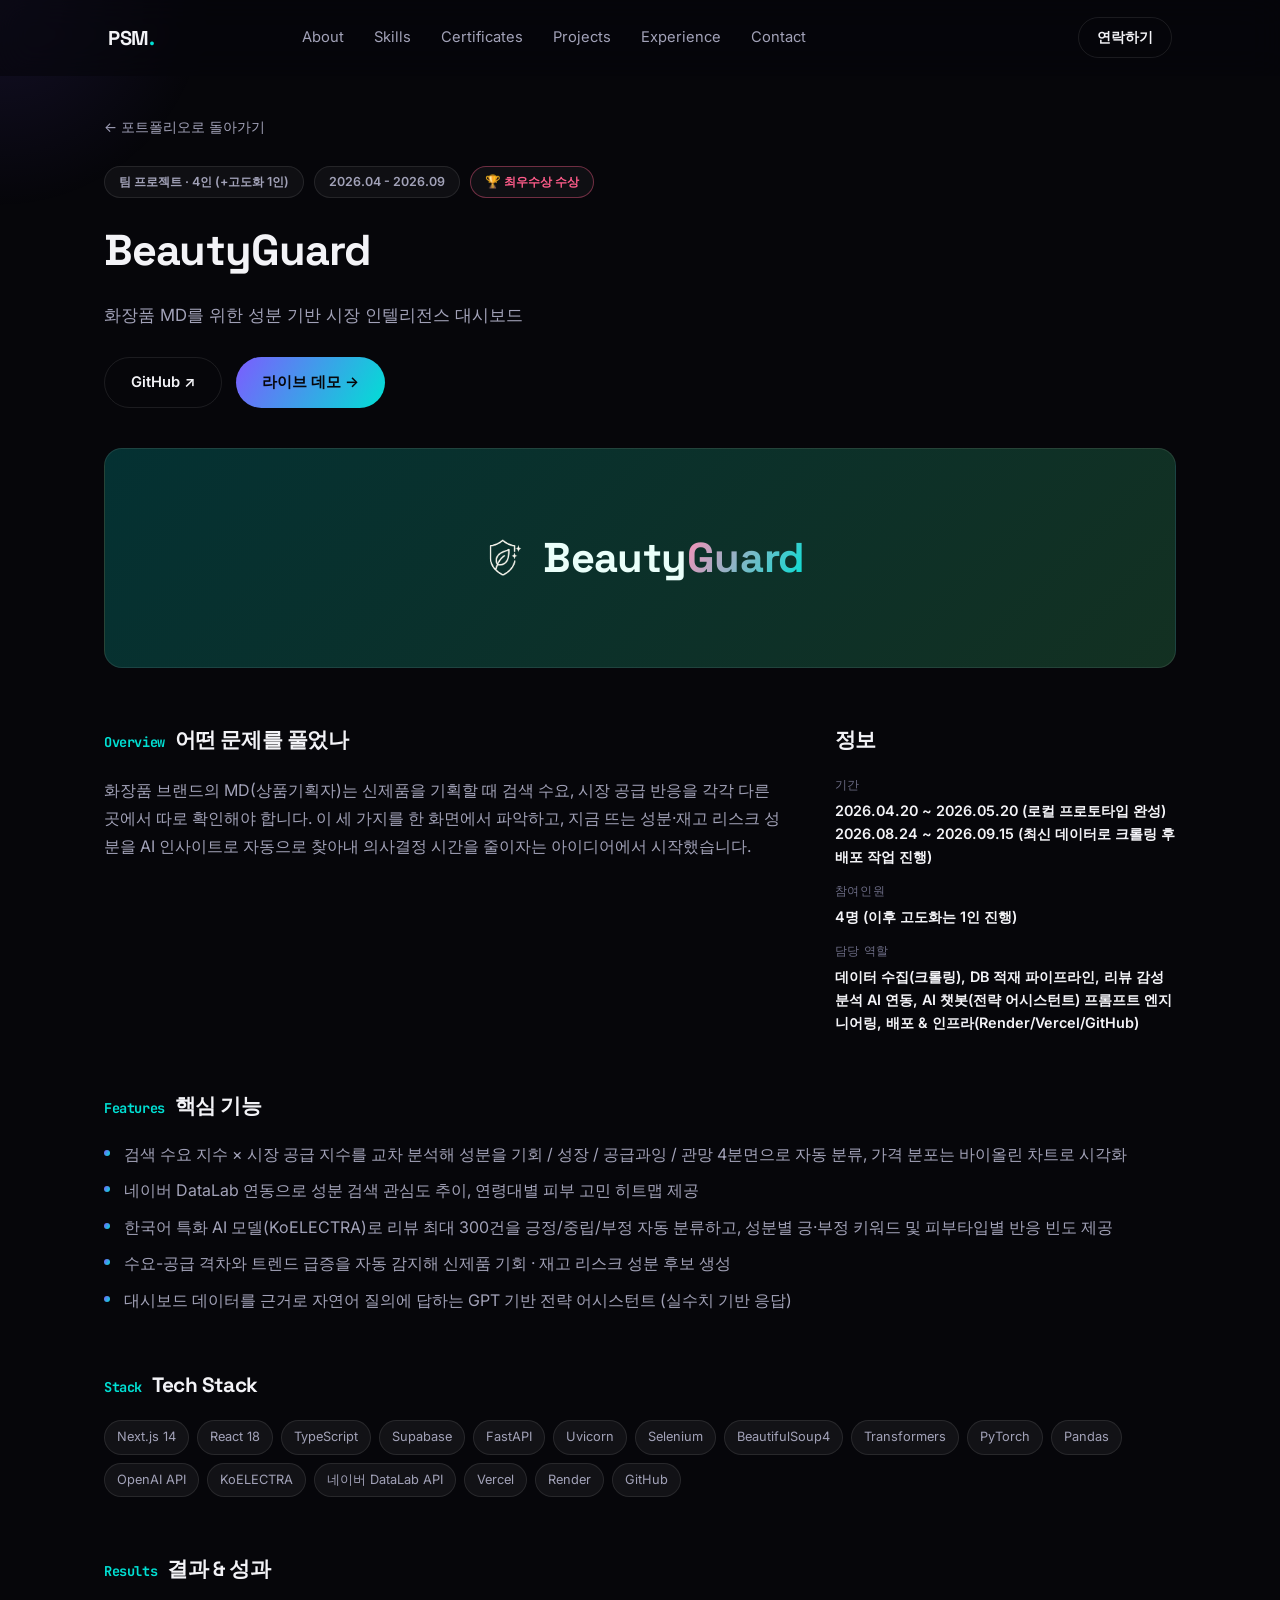
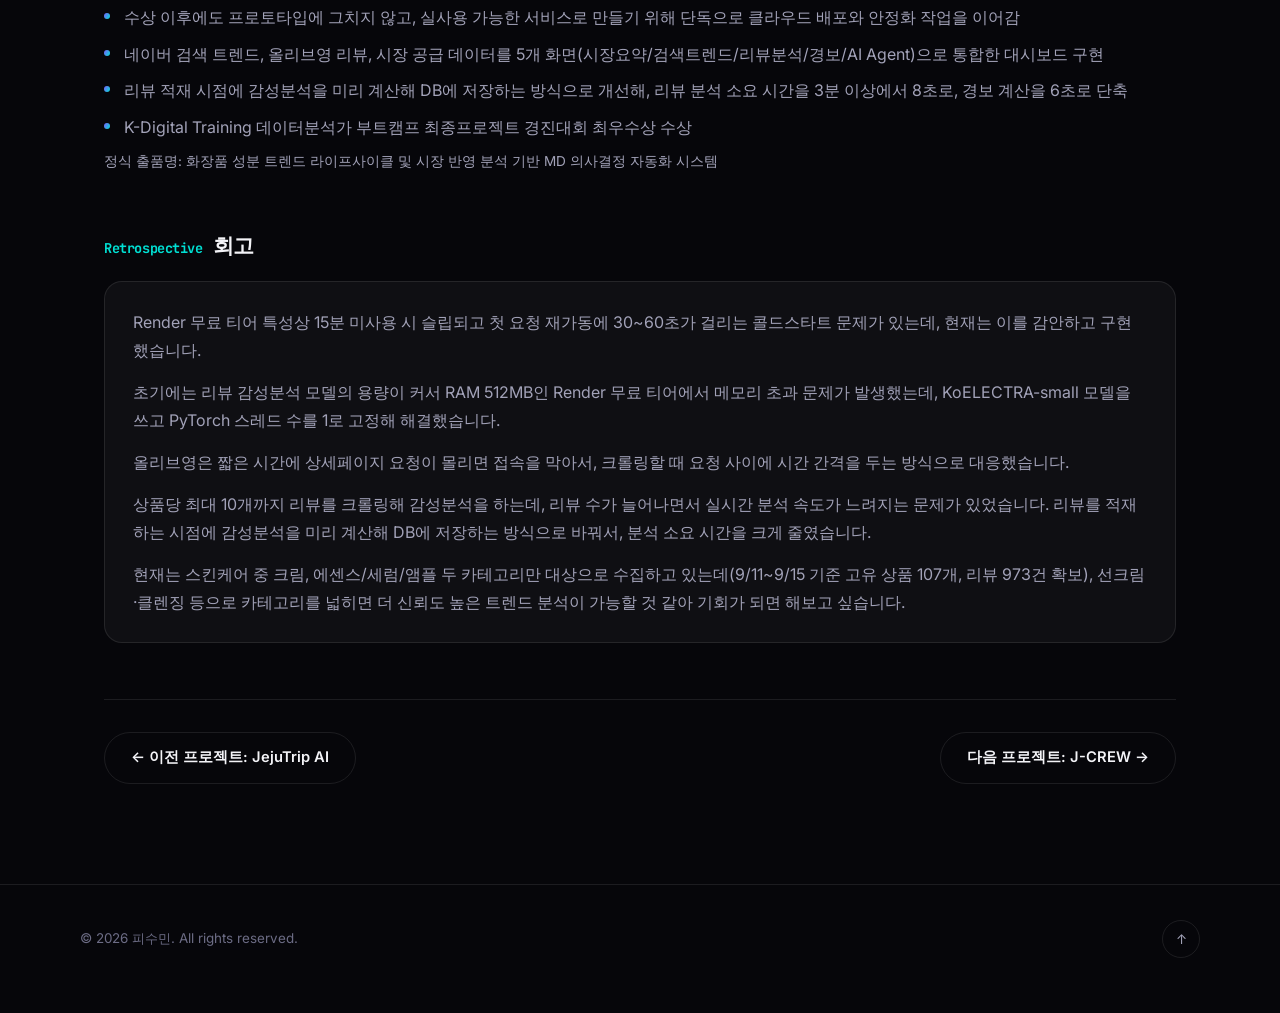
==== projects/beautyguard.html @ f5fe2972 "Initial commit: 피수민 developer portfolio Static HTML/CSS/JS portfolio with dedicated project detail p" ====
<!DOCTYPE html>
<html lang="ko">
<head>
<meta charset="UTF-8">
<meta name="viewport" content="width=device-width, initial-scale=1.0">
<title>BeautyGuard | 피수민 포트폴리오</title>
<meta name="description" content="화장품 MD를 위한 성분 기반 시장 인텔리전스 대시보드, BeautyGuard 프로젝트 상세.">
<link rel="preconnect" href="https://fonts.googleapis.com">
<link rel="preconnect" href="https://fonts.gstatic.com" crossorigin>
<link href="https://fonts.googleapis.com/css2?family=Space+Grotesk:wght@500;600;700&family=Inter:wght@400;500;600;700&family=JetBrains+Mono:wght@400;500&display=swap" rel="stylesheet">
<link rel="stylesheet" href="../css/style.css">
</head>
<body>

<div class="cursor-glow" id="cursorGlow"></div>
<div class="progress-bar" id="progressBar"></div>

<header class="nav" id="nav">
  <div class="nav-inner">
    <a href="../index.html" class="logo">PSM<span class="dot">.</span></a>
    <nav class="nav-links" id="navLinks">
      <a href="../index.html#about" class="nav-link">About</a>
      <a href="../index.html#skills" class="nav-link">Skills</a>
      <a href="../index.html#certificates" class="nav-link">Certificates</a>
      <a href="../index.html#projects" class="nav-link">Projects</a>
      <a href="../index.html#experience" class="nav-link">Experience</a>
      <a href="../index.html#contact" class="nav-link">Contact</a>
    </nav>
    <a href="../index.html#contact" class="btn btn-small btn-outline nav-cta">연락하기</a>
    <button class="menu-toggle" id="menuToggle" aria-label="메뉴 열기">
      <span></span><span></span><span></span>
    </button>
  </div>
</header>

<div class="pd-hero">
  <a href="../index.html#projects" class="pd-back reveal">← 포트폴리오로 돌아가기</a>

  <div class="pd-badges reveal">
    <span class="pd-badge">팀 프로젝트 · 4인 (+고도화 1인)</span>
    <span class="pd-badge">2026.04 - 2026.09</span>
    <span class="pd-badge badge-award">🏆 최우수상 수상</span>
  </div>

  <h1 class="pd-title reveal">BeautyGuard</h1>
  <p class="pd-tagline reveal">화장품 MD를 위한 성분 기반 시장 인텔리전스 대시보드</p>

  <div class="pd-hero-actions reveal">
    <a href="https://github.com/PSM-0403/BeautyGuard" target="_blank" rel="noopener" class="btn btn-outline">GitHub ↗</a>
    <a href="https://beautyguard-dashboard.vercel.app" target="_blank" rel="noopener" class="btn btn-primary">라이브 데모 →</a>
  </div>

  <div class="pd-banner reveal thumb-3">
    <div class="pd-banner-brand">
      <img class="pd-banner-icon" src="../assets/icons/beautyguard-icon.png" alt="BeautyGuard 아이콘" width="56" height="56">
      <span class="pd-banner-title">Beauty<em>Guard</em></span>
    </div>
  </div>
</div>

<div class="pd-body">

  <div class="pd-grid">
    <div class="pd-block reveal">
      <h2><span class="pd-num">Overview</span>어떤 문제를 풀었나</h2>
      <p>
        화장품 브랜드의 MD(상품기획자)는 신제품을 기획할 때 검색 수요, 시장 공급 반응을 각각 다른 곳에서 따로 확인해야 합니다.
        이 세 가지를 한 화면에서 파악하고, 지금 뜨는 성분·재고 리스크 성분을 AI 인사이트로 자동으로 찾아내 의사결정 시간을 줄이자는
        아이디어에서 시작했습니다.
      </p>
    </div>
    <div class="pd-block reveal">
      <h2>정보</h2>
      <ul class="pd-meta-list">
        <li class="pd-meta-item"><span>기간</span><strong>2026.04.20 ~ 2026.05.20 (로컬 프로토타입 완성)<br>2026.08.24 ~ 2026.09.15 (최신 데이터로 크롤링 후 배포 작업 진행)</strong></li>
        <li class="pd-meta-item"><span>참여인원</span><strong>4명 (이후 고도화는 1인 진행)</strong></li>
        <li class="pd-meta-item"><span>담당 역할</span><strong>데이터 수집(크롤링), DB 적재 파이프라인, 리뷰 감성분석 AI 연동, AI 챗봇(전략 어시스턴트) 프롬프트 엔지니어링, 배포 &amp; 인프라(Render/Vercel/GitHub)</strong></li>
      </ul>
    </div>
  </div>

  <div class="pd-block reveal">
    <h2><span class="pd-num">Features</span>핵심 기능</h2>
    <ul class="pd-list">
      <li>검색 수요 지수 × 시장 공급 지수를 교차 분석해 성분을 기회 / 성장 / 공급과잉 / 관망 4분면으로 자동 분류, 가격 분포는 바이올린 차트로 시각화</li>
      <li>네이버 DataLab 연동으로 성분 검색 관심도 추이, 연령대별 피부 고민 히트맵 제공</li>
      <li>한국어 특화 AI 모델(KoELECTRA)로 리뷰 최대 300건을 긍정/중립/부정 자동 분류하고, 성분별 긍·부정 키워드 및 피부타입별 반응 빈도 제공</li>
      <li>수요-공급 격차와 트렌드 급증을 자동 감지해 신제품 기회 · 재고 리스크 성분 후보 생성</li>
      <li>대시보드 데이터를 근거로 자연어 질의에 답하는 GPT 기반 전략 어시스턴트 (실수치 기반 응답)</li>
    </ul>
  </div>

  <div class="pd-block reveal">
    <h2><span class="pd-num">Stack</span>Tech Stack</h2>
    <div class="tech-pills">
      <span class="tech-pill">Next.js 14</span><span class="tech-pill">React 18</span><span class="tech-pill">TypeScript</span>
      <span class="tech-pill">Supabase</span><span class="tech-pill">FastAPI</span><span class="tech-pill">Uvicorn</span>
      <span class="tech-pill">Selenium</span><span class="tech-pill">BeautifulSoup4</span><span class="tech-pill">Transformers</span>
      <span class="tech-pill">PyTorch</span><span class="tech-pill">Pandas</span><span class="tech-pill">OpenAI API</span>
      <span class="tech-pill">KoELECTRA</span><span class="tech-pill">네이버 DataLab API</span><span class="tech-pill">Vercel</span><span class="tech-pill">Render</span><span class="tech-pill">GitHub</span>
    </div>
  </div>

  <div class="pd-block reveal">
    <h2><span class="pd-num">Results</span>결과 &amp; 성과</h2>
    <ul class="pd-list">
      <li>수상 이후에도 프로토타입에 그치지 않고, 실사용 가능한 서비스로 만들기 위해 단독으로 클라우드 배포와 안정화 작업을 이어감</li>
      <li>네이버 검색 트렌드, 올리브영 리뷰, 시장 공급 데이터를 5개 화면(시장요약/검색트렌드/리뷰분석/경보/AI Agent)으로 통합한 대시보드 구현</li>
      <li>리뷰 적재 시점에 감성분석을 미리 계산해 DB에 저장하는 방식으로 개선해, 리뷰 분석 소요 시간을 3분 이상에서 8초로, 경보 계산을 6초로 단축</li>
      <li>K-Digital Training 데이터분석가 부트캠프 최종프로젝트 경진대회 최우수상 수상</li>
    </ul>
    <p class="section-hint">정식 출품명: 화장품 성분 트렌드 라이프사이클 및 시장 반영 분석 기반 MD 의사결정 자동화 시스템</p>
  </div>

  <div class="pd-block reveal">
    <h2><span class="pd-num">Retrospective</span>회고</h2>
    <div class="pd-retro">
      <p>Render 무료 티어 특성상 15분 미사용 시 슬립되고 첫 요청 재가동에 30~60초가 걸리는 콜드스타트 문제가 있는데, 현재는 이를 감안하고 구현했습니다.</p>
      <p>초기에는 리뷰 감성분석 모델의 용량이 커서 RAM 512MB인 Render 무료 티어에서 메모리 초과 문제가 발생했는데, KoELECTRA-small 모델을 쓰고 PyTorch 스레드 수를 1로 고정해 해결했습니다.</p>
      <p>올리브영은 짧은 시간에 상세페이지 요청이 몰리면 접속을 막아서, 크롤링할 때 요청 사이에 시간 간격을 두는 방식으로 대응했습니다.</p>
      <p>상품당 최대 10개까지 리뷰를 크롤링해 감성분석을 하는데, 리뷰 수가 늘어나면서 실시간 분석 속도가 느려지는 문제가 있었습니다. 리뷰를 적재하는 시점에 감성분석을 미리 계산해 DB에 저장하는 방식으로 바꿔서, 분석 소요 시간을 크게 줄였습니다.</p>
      <p>현재는 스킨케어 중 크림, 에센스/세럼/앰플 두 카테고리만 대상으로 수집하고 있는데(9/11~9/15 기준 고유 상품 107개, 리뷰 973건 확보), 선크림·클렌징 등으로 카테고리를 넓히면 더 신뢰도 높은 트렌드 분석이 가능할 것 같아 기회가 되면 해보고 싶습니다.</p>
    </div>
  </div>

  <div class="pd-footer-nav reveal">
    <a href="jejutrip.html" class="btn btn-outline">← 이전 프로젝트: JejuTrip AI</a>
    <a href="jcrew.html" class="btn btn-outline">다음 프로젝트: J-CREW →</a>
  </div>

</div>

<footer class="footer">
  <div class="footer-inner">
    <p>&copy; <span id="year"></span> 피수민. All rights reserved.</p>
    <button class="to-top" id="toTop" aria-label="맨 위로">↑</button>
  </div>
</footer>

<script src="../js/script.js"></script>
</body>
</html>
---- css/style.css ----
/* ===================================================
   Portfolio — Dark / Gradient theme
   =================================================== */

:root {
  --bg: #06060a;
  --bg-alt: #0b0b13;
  --surface: rgba(255, 255, 255, 0.04);
  --surface-hover: rgba(255, 255, 255, 0.07);
  --border: rgba(255, 255, 255, 0.09);
  --text: #f3f3f7;
  --text-dim: #a2a2b8;
  --text-faint: #6c6c85;

  --accent-1: #7c5cff;
  --accent-2: #00e0d4;
  --accent-3: #ff5c8a;
  --gradient: linear-gradient(120deg, var(--accent-1), var(--accent-2));
  --gradient-soft: linear-gradient(120deg, rgba(124,92,255,0.18), rgba(0,224,212,0.18));

  --shadow-glow: 0 0 40px rgba(124, 92, 255, 0.25);
  --radius: 18px;
  --radius-sm: 10px;

  --maxw: 1120px;
  --nav-h: 76px;
}

@media (prefers-color-scheme: light) {
  :root { color-scheme: dark; }
}

* { box-sizing: border-box; }
html { scroll-behavior: smooth; }

body {
  margin: 0;
  background: var(--bg);
  color: var(--text);
  font-family: 'Inter', system-ui, -apple-system, 'Segoe UI', sans-serif;
  line-height: 1.6;
  overflow-x: hidden;
}

h1, h2, h3 {
  font-family: 'Space Grotesk', 'Inter', sans-serif;
  margin: 0;
  letter-spacing: -0.02em;
}

a { color: inherit; text-decoration: none; }
ul { list-style: none; margin: 0; padding: 0; }
img { max-width: 100%; display: block; }
button { font-family: inherit; cursor: pointer; border: none; background: none; color: inherit; }

::selection { background: var(--accent-1); color: #fff; }

/* ---------- scrollbar ---------- */
::-webkit-scrollbar { width: 10px; }
::-webkit-scrollbar-track { background: var(--bg); }
::-webkit-scrollbar-thumb { background: #24243a; border-radius: 10px; }
::-webkit-scrollbar-thumb:hover { background: var(--accent-1); }

/* ---------- cursor glow ---------- */
.cursor-glow {
  position: fixed;
  top: 0; left: 0;
  width: 420px; height: 420px;
  border-radius: 50%;
  background: radial-gradient(circle, rgba(124,92,255,0.12), transparent 70%);
  pointer-events: none;
  transform: translate(-50%, -50%);
  z-index: 1;
  transition: opacity 0.3s;
  will-change: transform;
}
@media (max-width: 768px) { .cursor-glow { display: none; } }

/* ---------- scroll progress ---------- */
.progress-bar {
  position: fixed;
  top: 0; left: 0;
  height: 3px;
  width: 0%;
  background: var(--gradient);
  z-index: 1000;
  transition: width 0.1s ease-out;
}

/* ---------- reveal on scroll ---------- */
.reveal {
  opacity: 0;
  transform: translateY(28px);
  transition: opacity 0.7s cubic-bezier(.2,.7,.3,1), transform 0.7s cubic-bezier(.2,.7,.3,1);
}
.reveal.in-view { opacity: 1; transform: translateY(0); }

/* ===================== NAV ===================== */
.nav {
  position: fixed;
  top: 0; left: 0; right: 0;
  height: var(--nav-h);
  z-index: 500;
  background: rgba(6,6,10,0.6);
  backdrop-filter: blur(16px);
  -webkit-backdrop-filter: blur(16px);
  border-bottom: 1px solid transparent;
  transition: border-color 0.3s, background 0.3s;
}
.nav.scrolled { border-color: var(--border); background: rgba(6,6,10,0.85); }

.nav-inner {
  max-width: var(--maxw);
  height: 100%;
  margin: 0 auto;
  padding: 0 28px;
  display: flex;
  align-items: center;
  gap: 24px;
}

.logo {
  font-family: 'Space Grotesk', sans-serif;
  font-weight: 700;
  font-size: 1.25rem;
  letter-spacing: -0.02em;
}
.logo .dot { color: var(--accent-2); }

.nav-links {
  display: flex;
  gap: 30px;
  margin: 0 auto;
}
.nav-link {
  position: relative;
  font-size: 0.92rem;
  color: var(--text-dim);
  padding: 6px 0;
  transition: color 0.2s;
}
.nav-link::after {
  content: '';
  position: absolute;
  left: 0; bottom: 0;
  width: 0; height: 2px;
  background: var(--gradient);
  transition: width 0.25s;
}
.nav-link:hover, .nav-link.active { color: var(--text); }
.nav-link:hover::after, .nav-link.active::after { width: 100%; }

.nav-cta { margin-left: auto; }

.menu-toggle {
  display: none;
  flex-direction: column;
  gap: 5px;
  padding: 8px;
}
.menu-toggle span {
  width: 22px; height: 2px;
  background: var(--text);
  border-radius: 2px;
  transition: transform 0.25s, opacity 0.25s;
}

/* ===================== BUTTONS ===================== */
.btn {
  display: inline-flex;
  align-items: center;
  gap: 8px;
  padding: 13px 26px;
  border-radius: 999px;
  font-size: 0.92rem;
  font-weight: 600;
  transition: transform 0.2s, box-shadow 0.2s, background 0.2s, border-color 0.2s;
  white-space: nowrap;
}
.btn-primary {
  background: var(--gradient);
  color: #06060a;
}
.btn-primary:hover { transform: translateY(-2px); box-shadow: var(--shadow-glow); }

.btn-outline {
  border: 1px solid var(--border);
  color: var(--text);
}
.btn-outline:hover { border-color: var(--accent-1); background: var(--surface); transform: translateY(-2px); }

.btn-small { padding: 9px 18px; font-size: 0.85rem; }

/* ===================== HERO ===================== */
.hero {
  position: relative;
  min-height: 100vh;
  display: flex;
  align-items: center;
  justify-content: center;
  padding: calc(var(--nav-h) + 40px) 24px 80px;
  overflow: hidden;
}

.hero-content {
  position: relative;
  z-index: 2;
  max-width: 760px;
  text-align: center;
}

.hero-eyebrow {
  display: inline-flex;
  align-items: center;
  gap: 8px;
  font-size: 0.82rem;
  color: var(--text-dim);
  border: 1px solid var(--border);
  padding: 7px 16px;
  border-radius: 999px;
  margin-bottom: 28px;
  background: var(--surface);
}
.pulse-dot {
  width: 7px; height: 7px;
  border-radius: 50%;
  background: #4ade80;
  box-shadow: 0 0 0 0 rgba(74,222,128,0.6);
  animation: pulse 1.8s infinite;
}
@keyframes pulse {
  0% { box-shadow: 0 0 0 0 rgba(74,222,128,0.55); }
  70% { box-shadow: 0 0 0 8px rgba(74,222,128,0); }
  100% { box-shadow: 0 0 0 0 rgba(74,222,128,0); }
}

.hero-title {
  font-size: clamp(2.1rem, 5.5vw, 3.6rem);
  font-weight: 700;
  line-height: 1.15;
  margin-bottom: 14px;
}
.wave { display: inline-block; animation: waveHand 2.4s ease-in-out infinite; transform-origin: 70% 70%; }
@keyframes waveHand {
  0%, 60%, 100% { transform: rotate(0deg); }
  10%, 30% { transform: rotate(14deg); }
  20% { transform: rotate(-8deg); }
  40% { transform: rotate(10deg); }
}

.gradient-text {
  background: var(--gradient);
  -webkit-background-clip: text;
  background-clip: text;
  color: transparent;
}

.hero-role {
  font-size: clamp(1.15rem, 3vw, 1.6rem);
  font-family: 'JetBrains Mono', monospace;
  font-weight: 500;
  color: var(--accent-2);
  min-height: 2.2em;
  margin-bottom: 20px;
}
.hero-tagline {
  font-family: 'Space Grotesk', sans-serif;
  font-size: clamp(1rem, 2.4vw, 1.2rem);
  font-weight: 600;
  color: var(--text);
  margin-bottom: 18px;
  position: relative;
  display: inline-block;
}
.hero-tagline::after {
  content: '';
  position: absolute;
  left: 50%;
  bottom: -8px;
  transform: translateX(-50%);
  width: 40px;
  height: 3px;
  border-radius: 3px;
  background: var(--gradient);
}

.hero-desc {
  color: var(--text-dim);
  font-size: 1.02rem;
  max-width: 560px;
  margin: 26px auto 36px;
}

.hero-actions {
  display: flex;
  justify-content: center;
  gap: 14px;
  flex-wrap: wrap;
  margin-bottom: 36px;
}

.hero-links {
  display: flex;
  justify-content: center;
  gap: 20px;
}
.hero-links a {
  width: 42px; height: 42px;
  display: flex; align-items: center; justify-content: center;
  border-radius: 50%;
  border: 1px solid var(--border);
  color: var(--text-dim);
  transition: color 0.2s, border-color 0.2s, transform 0.2s;
}
.hero-links a:hover { color: var(--text); border-color: var(--accent-1); transform: translateY(-3px); }

.scroll-cue {
  position: absolute;
  bottom: 32px; left: 50%;
  transform: translateX(-50%);
  width: 26px; height: 42px;
  border: 2px solid var(--border);
  border-radius: 14px;
  z-index: 2;
}
.scroll-cue span {
  position: absolute;
  top: 8px; left: 50%;
  width: 4px; height: 8px;
  margin-left: -2px;
  border-radius: 2px;
  background: var(--accent-2);
  animation: scrollCue 1.6s ease-in-out infinite;
}
@keyframes scrollCue {
  0% { opacity: 1; top: 8px; }
  100% { opacity: 0; top: 20px; }
}

/* ===================== SECTIONS (generic) ===================== */
.section { padding: 120px 24px; position: relative; }
.section-alt { background: var(--bg-alt); }
.section-inner { max-width: var(--maxw); margin: 0 auto; }

.section-tag {
  font-family: 'JetBrains Mono', monospace;
  font-size: 0.82rem;
  color: var(--accent-2);
  letter-spacing: 0.06em;
  margin-bottom: 12px;
}
.section-title {
  font-size: clamp(1.7rem, 4vw, 2.4rem);
  font-weight: 700;
  margin-bottom: 16px;
}
#projects .section-title,
#certificates .section-title { margin-bottom: 44px; }
.section-desc {
  color: var(--text-dim);
  max-width: 560px;
  margin-bottom: 52px;
}
.center { text-align: center; margin-left: auto; margin-right: auto; }

.section-desc-tight { margin-bottom: 8px; }
.section-hint {
  font-size: 0.85rem;
  color: var(--text-faint);
  margin: 0 0 44px;
}

/* ===================== ABOUT ===================== */
.about-grid {
  display: grid;
  grid-template-columns: 320px 1fr;
  gap: 60px;
  align-items: start;
}

.avatar-frame {
  position: relative;
  width: 100%;
  aspect-ratio: 1;
  border-radius: 28px;
  background: var(--gradient-soft);
  border: 1px solid var(--border);
  display: flex;
  align-items: center;
  justify-content: center;
  overflow: hidden;
}
.avatar-glow {
  position: absolute;
  width: 60%; height: 60%;
  background: var(--gradient);
  filter: blur(60px);
  opacity: 0.55;
  border-radius: 50%;
}
.avatar-initials {
  position: relative;
  font-family: 'Space Grotesk', sans-serif;
  font-size: 4.2rem;
  font-weight: 700;
  color: var(--text);
}

.about-stat-card {
  display: flex;
  gap: 16px;
  margin-top: 20px;
}
.about-stat {
  flex: 1;
  background: var(--surface);
  border: 1px solid var(--border);
  border-radius: var(--radius-sm);
  padding: 16px;
  text-align: center;
}
.about-stat strong {
  display: block;
  font-family: 'Space Grotesk', sans-serif;
  font-size: 1.5rem;
  background: var(--gradient);
  -webkit-background-clip: text;
  background-clip: text;
  color: transparent;
}
.about-stat span { font-size: 0.78rem; color: var(--text-dim); }

.about-text p { color: var(--text-dim); margin-bottom: 18px; }
.about-facts { margin-top: 28px; display: flex; flex-direction: column; gap: 12px; }
.about-facts li { font-size: 0.94rem; color: var(--text-dim); display: flex; gap: 10px; }

@media (max-width: 860px) {
  .about-grid { grid-template-columns: 1fr; }
  .avatar-frame { max-width: 280px; margin: 0 auto; }
  .about-stat-card { max-width: 280px; margin: 20px auto 0; }
}

/* ===================== SKILLS ===================== */
.skills-grid {
  display: grid;
  grid-template-columns: repeat(auto-fit, minmax(340px, 1fr));
  gap: 20px;
  align-items: start;
}
.skill-card {
  background: var(--surface);
  border: 1px solid var(--border);
  border-radius: var(--radius);
  padding: 26px;
  transition: transform 0.25s, border-color 0.25s, background 0.25s;
}
.skill-card:hover {
  transform: translateY(-4px);
  border-color: var(--accent-1);
  background: var(--surface-hover);
}
.skill-card h3 {
  font-size: 1.05rem;
  margin-bottom: 16px;
  color: var(--accent-2);
}

.skill-tags { display: flex; flex-wrap: wrap; gap: 8px; }
.skill-tag {
  position: relative;
  font: inherit;
  font-size: 0.82rem;
  padding: 6px 12px;
  border-radius: 999px;
  background: rgba(255,255,255,0.05);
  border: 1px solid var(--border);
  color: var(--text-dim);
  cursor: pointer;
  transition: border-color 0.2s, color 0.2s, background 0.2s;
}
.skill-tag:hover,
.skill-tag:focus-visible,
.skill-tag.active {
  border-color: var(--accent-1);
  color: var(--text);
  background: rgba(124,92,255,0.14);
}

.skill-tooltip {
  position: absolute;
  left: 50%;
  top: calc(100% + 10px);
  transform: translateX(-50%) translateY(6px);
  width: 240px;
  max-width: 60vw;
  padding: 12px 14px;
  border-radius: var(--radius-sm);
  background: #12121c;
  border: 1px solid var(--border);
  color: var(--text-dim);
  font-size: 0.78rem;
  font-weight: 400;
  line-height: 1.55;
  text-align: left;
  white-space: normal;
  opacity: 0;
  pointer-events: none;
  transition: opacity 0.2s, transform 0.2s;
  z-index: 20;
  box-shadow: 0 16px 34px -14px rgba(0,0,0,0.6);
}
.skill-tag:hover .skill-tooltip,
.skill-tag:focus-visible .skill-tooltip,
.skill-tag.active .skill-tooltip {
  opacity: 1;
  transform: translateX(-50%) translateY(0);
  pointer-events: auto;
}

/* ===================== CERTIFICATES ===================== */
.cert-card {
  background: var(--surface);
  border: 1px solid var(--border);
  border-radius: var(--radius);
  overflow: hidden;
}
.cert-row {
  display: grid;
  grid-template-columns: 110px 1fr auto;
  align-items: center;
  gap: 18px;
  padding: 18px 26px;
  border-bottom: 1px solid var(--border);
  transition: background 0.2s;
}
.cert-row:last-child { border-bottom: none; }
.cert-row:hover { background: var(--surface-hover); }
.cert-date {
  font-family: 'JetBrains Mono', monospace;
  font-size: 0.82rem;
  color: var(--accent-2);
}
.cert-name {
  font-weight: 600;
  font-size: 0.98rem;
}
.cert-org {
  font-size: 0.84rem;
  color: var(--text-dim);
  text-align: right;
  white-space: nowrap;
}

@media (max-width: 620px) {
  .cert-row {
    grid-template-columns: 1fr;
    gap: 4px;
    text-align: left;
  }
  .cert-org { text-align: left; }
}

/* ===================== PROJECTS ===================== */
.projects-grid {
  display: grid;
  grid-template-columns: repeat(auto-fit, minmax(300px, 1fr));
  gap: 26px;
}

.project-card {
  background: var(--surface);
  border: 1px solid var(--border);
  border-radius: var(--radius);
  overflow: hidden;
  transition: transform 0.15s ease-out, border-color 0.25s, box-shadow 0.25s;
  transform-style: preserve-3d;
}
.project-card:hover {
  border-color: var(--accent-1);
  box-shadow: 0 20px 50px -20px rgba(124,92,255,0.4);
}

.project-thumb {
  height: 170px;
  display: flex;
  align-items: center;
  justify-content: center;
  font-size: 3rem;
  position: relative;
  overflow: hidden;
}
.thumb-1 { background: linear-gradient(135deg, #7c5cff33, #00e0d433); }
.thumb-2 { background: linear-gradient(135deg, #ff5c8a33, #7c5cff33); }
.thumb-3 { background: linear-gradient(135deg, #00e0d433, #4ade8033); }
.thumb-4 { background: linear-gradient(135deg, #ffb35c33, #ff5c8a33); }
.project-emoji { position: relative; z-index: 1; filter: drop-shadow(0 4px 18px rgba(0,0,0,0.4)); }
.project-emoji-icon { position: relative; z-index: 1; filter: drop-shadow(0 4px 18px rgba(0,0,0,0.4)); }

.thumb-brand {
  position: relative;
  z-index: 1;
  display: flex;
  align-items: center;
  gap: 6px;
}
.thumb-brand-title {
  font-family: 'Space Grotesk', sans-serif;
  font-size: 1.3rem;
  font-weight: 700;
  letter-spacing: -0.01em;
  color: #eafffa;
}
.thumb-brand-title em {
  font-style: normal;
  background: linear-gradient(120deg, #ff8fb8, #00e0d4);
  -webkit-background-clip: text;
  background-clip: text;
  color: transparent;
}
.thumb-brand .project-emoji { font-size: 2.1rem; }

.thumb-brand-title.thumb-brand-jeju em,
.pd-banner-title.pd-banner-jeju em {
  font-style: normal;
  background: linear-gradient(120deg, #ff9f43, #7ed957);
  -webkit-background-clip: text;
  background-clip: text;
  color: transparent;
}
.pd-banner-icon-emoji { font-size: 2.6rem; line-height: 1; }

.logo-plate {
  position: relative;
  z-index: 1;
  background: #ffffff;
  border-radius: 16px;
  display: flex;
  align-items: center;
  justify-content: center;
  box-shadow: 0 12px 30px -10px rgba(0,0,0,0.5);
}
.logo-plate img { display: block; border-radius: 8px; object-fit: contain; }
.logo-plate-sm { padding: 10px; }
.logo-plate-sm img { width: 72px; height: 72px; }
.logo-plate-lg { padding: 16px; border-radius: 20px; }
.logo-plate-lg img { width: 120px; height: 120px; }

.project-body { padding: 22px 24px 26px; }
.project-top {
  display: flex;
  justify-content: space-between;
  align-items: center;
  margin-bottom: 10px;
}
.project-top h3 { font-size: 1.08rem; }
.project-links { display: flex; gap: 12px; }
.project-links a { color: var(--text-dim); transition: color 0.2s; }
.project-links a:hover { color: var(--accent-2); }

.project-body p { color: var(--text-dim); font-size: 0.92rem; margin-bottom: 16px; }
.project-tags { display: flex; flex-wrap: wrap; gap: 8px; }
.project-tags span {
  font-size: 0.76rem;
  padding: 4px 10px;
  border-radius: 999px;
  background: rgba(255,255,255,0.05);
  color: var(--text-faint);
  border: 1px solid var(--border);
}

.project-more {
  display: inline-flex;
  align-items: center;
  gap: 4px;
  margin-top: 18px;
  font-size: 0.86rem;
  font-weight: 600;
  color: var(--accent-2);
  transition: gap 0.2s, color 0.2s;
}
.project-more:hover { gap: 8px; color: var(--text); }

/* ===================== EXPERIENCE / TIMELINE ===================== */
.timeline {
  position: relative;
  max-width: 720px;
  margin: 0 auto;
  padding-left: 28px;
  border-left: 2px solid var(--border);
}
.timeline-item {
  position: relative;
  padding-bottom: 44px;
}
.timeline-item:last-child { padding-bottom: 0; }
.timeline-dot {
  position: absolute;
  left: -35px;
  top: 4px;
  width: 12px; height: 12px;
  border-radius: 50%;
  background: var(--gradient);
  box-shadow: 0 0 0 4px var(--bg), 0 0 0 5px var(--border);
}
.timeline-date {
  font-family: 'JetBrains Mono', monospace;
  font-size: 0.78rem;
  color: var(--accent-2);
}
.timeline-badge {
  display: inline-block;
  margin-left: 10px;
  padding: 2px 10px;
  border-radius: 999px;
  font-size: 0.7rem;
  font-weight: 600;
  border: 1px solid var(--border);
  color: var(--text-dim);
  vertical-align: middle;
}
.badge-work { border-color: rgba(124,92,255,0.4); color: var(--accent-1); }
.badge-edu { border-color: rgba(0,224,212,0.4); color: var(--accent-2); }
.badge-award { border-color: rgba(255,92,138,0.4); color: var(--accent-3); }

.timeline-content h3 { font-size: 1.05rem; margin: 8px 0 8px; }
.timeline-content p { color: var(--text-dim); font-size: 0.92rem; }
.timeline-orgs {
  display: flex;
  flex-direction: column;
  gap: 4px;
  margin-bottom: 12px;
  padding: 12px 14px;
  background: rgba(255,255,255,0.03);
  border: 1px solid var(--border);
  border-radius: var(--radius-sm);
}
.timeline-orgs li {
  font-size: 0.86rem;
  color: var(--text);
  font-weight: 500;
}
.timeline-details {
  display: flex;
  flex-direction: column;
  gap: 6px;
}
.timeline-details li {
  position: relative;
  padding-left: 16px;
  color: var(--text-dim);
  font-size: 0.88rem;
  line-height: 1.55;
}
.timeline-details li::before {
  content: '';
  position: absolute;
  left: 0; top: 8px;
  width: 5px; height: 5px;
  border-radius: 50%;
  background: var(--accent-2);
}

.timeline-award {
  display: flex;
  align-items: flex-start;
  gap: 12px;
  margin-top: 14px;
  padding: 14px 16px;
  background: rgba(255,92,138,0.06);
  border: 1px solid rgba(255,92,138,0.3);
  border-radius: var(--radius-sm);
}
.award-icon { font-size: 1.3rem; line-height: 1; }
.timeline-award strong { font-size: 0.92rem; color: var(--text); }
.award-date {
  font-family: 'JetBrains Mono', monospace;
  font-size: 0.74rem;
  color: var(--text-faint);
}
.timeline-award p {
  margin: 6px 0 0;
  color: var(--text-dim);
  font-size: 0.86rem;
}

/* ===================== CONTACT ===================== */
.contact-inner { text-align: center; }
.contact-card {
  max-width: 620px;
  margin: 0 auto;
  background: var(--surface);
  border: 1px solid var(--border);
  border-radius: var(--radius);
  padding: 36px 30px;
}

.email-group {
  display: flex;
  justify-content: center;
  align-items: center;
  gap: 16px;
  flex-wrap: wrap;
}

.email-copy {
  display: inline-flex;
  align-items: center;
  gap: 10px;
  padding: 14px 22px;
  border-radius: 999px;
  border: 1px solid var(--border);
  font-size: 0.94rem;
  font-weight: 600;
  color: var(--text);
  position: relative;
  transition: border-color 0.2s, transform 0.2s;
}
.email-copy:hover { border-color: var(--accent-2); transform: translateY(-2px); }
.copy-hint {
  position: absolute;
  bottom: -26px; left: 50%;
  transform: translateX(-50%);
  font-size: 0.72rem;
  color: var(--text-faint);
  white-space: nowrap;
  opacity: 0;
  transition: opacity 0.2s;
}
.email-copy:hover .copy-hint { opacity: 1; }
.copy-hint.copied { color: var(--accent-2); opacity: 1; }

.contact-socials {
  display: flex;
  justify-content: center;
  gap: 24px;
  margin-top: 34px;
  flex-wrap: wrap;
}
.contact-socials a {
  font-size: 0.9rem;
  color: var(--text-dim);
  transition: color 0.2s;
}
.contact-socials a:hover { color: var(--accent-2); }

/* ===================== FOOTER ===================== */
.footer { padding: 30px 24px 50px; border-top: 1px solid var(--border); }
.footer-inner {
  max-width: var(--maxw);
  margin: 0 auto;
  display: flex;
  align-items: center;
  justify-content: space-between;
}
.footer-inner p { color: var(--text-faint); font-size: 0.84rem; }
.to-top {
  width: 38px; height: 38px;
  border-radius: 50%;
  border: 1px solid var(--border);
  color: var(--text-dim);
  transition: color 0.2s, border-color 0.2s, transform 0.2s;
}
.to-top:hover { color: var(--text); border-color: var(--accent-1); transform: translateY(-3px); }

/* ===================== RESPONSIVE NAV ===================== */
@media (max-width: 860px) {
  .nav-links {
    position: fixed;
    top: var(--nav-h); left: 0; right: 0;
    background: rgba(6,6,10,0.97);
    backdrop-filter: blur(16px);
    flex-direction: column;
    align-items: center;
    gap: 0;
    padding: 10px 0;
    border-bottom: 1px solid var(--border);
    transform: translateY(-130%);
    opacity: 0;
    transition: transform 0.3s, opacity 0.3s;
  }
  .nav-links.open { transform: translateY(0); opacity: 1; }
  .nav-link { padding: 14px 0; width: 100%; text-align: center; }
  .nav-cta { display: none; }
  .menu-toggle { display: flex; }
  .menu-toggle.open span:nth-child(1) { transform: translateY(7px) rotate(45deg); }
  .menu-toggle.open span:nth-child(2) { opacity: 0; }
  .menu-toggle.open span:nth-child(3) { transform: translateY(-7px) rotate(-45deg); }
}

@media (max-width: 520px) {
  .section { padding: 90px 20px; }
  .hero-actions { flex-direction: column; width: 100%; }
  .hero-actions .btn { width: 100%; justify-content: center; }
}

/* ===================== PROJECT DETAIL PAGE ===================== */
.pd-back {
  display: inline-flex;
  align-items: center;
  gap: 6px;
  font-size: 0.86rem;
  color: var(--text-dim);
  margin: calc(var(--nav-h) + 40px) 0 28px;
  transition: color 0.2s;
}
.pd-back:hover { color: var(--text); }

.pd-hero { max-width: var(--maxw); margin: 0 auto; padding: 0 24px; }

.pd-badges { display: flex; flex-wrap: wrap; gap: 10px; margin-bottom: 18px; }
.pd-badge {
  font-size: 0.78rem;
  font-weight: 600;
  padding: 5px 14px;
  border-radius: 999px;
  border: 1px solid var(--border);
  color: var(--text-dim);
  background: var(--surface);
}
.pd-badge.badge-award { border-color: rgba(255,92,138,0.4); color: var(--accent-3); }

.pd-title {
  font-size: clamp(1.8rem, 4.5vw, 2.7rem);
  margin-bottom: 14px;
}
.pd-tagline {
  color: var(--text-dim);
  font-size: 1.05rem;
  max-width: 640px;
  margin-bottom: 28px;
}

.pd-hero-actions { display: flex; gap: 14px; flex-wrap: wrap; margin-bottom: 40px; }

.pd-banner {
  height: 220px;
  border-radius: var(--radius);
  display: flex;
  align-items: center;
  justify-content: center;
  font-size: 4rem;
  margin-bottom: 56px;
  border: 1px solid var(--border);
}

.pd-banner-brand {
  display: flex;
  align-items: center;
  gap: 12px;
}
.pd-banner-title {
  font-family: 'Space Grotesk', sans-serif;
  font-size: clamp(1.8rem, 4vw, 2.6rem);
  font-weight: 700;
  letter-spacing: -0.01em;
  color: #eafffa;
}
.pd-banner-title em {
  font-style: normal;
  background: linear-gradient(120deg, #ff8fb8, #00e0d4);
  -webkit-background-clip: text;
  background-clip: text;
  color: transparent;
}

.pd-body { max-width: var(--maxw); margin: 0 auto; padding: 0 24px 100px; }
.pd-grid {
  display: grid;
  grid-template-columns: 2fr 1fr;
  gap: 48px;
  margin-bottom: 56px;
}
@media (max-width: 760px) {
  .pd-grid { grid-template-columns: 1fr; gap: 32px; }
}
.pd-block { margin-bottom: 56px; }
.pd-block:last-child { margin-bottom: 0; }
.pd-block h2 {
  font-size: 1.3rem;
  margin-bottom: 18px;
  color: var(--text);
}
.pd-block h2 .pd-num {
  font-family: 'JetBrains Mono', monospace;
  font-size: 0.85rem;
  color: var(--accent-2);
  margin-right: 10px;
}
.pd-block p { color: var(--text-dim); line-height: 1.75; }

.pd-list { display: flex; flex-direction: column; gap: 10px; }
.pd-list li {
  position: relative;
  padding-left: 20px;
  color: var(--text-dim);
  line-height: 1.65;
}
.pd-list li::before {
  content: '';
  position: absolute;
  left: 0; top: 9px;
  width: 6px; height: 6px;
  border-radius: 50%;
  background: var(--gradient);
}

.pd-meta-list { display: flex; flex-direction: column; gap: 14px; }
.pd-meta-item { font-size: 0.9rem; }
.pd-meta-item span {
  display: block;
  font-size: 0.74rem;
  text-transform: uppercase;
  letter-spacing: 0.06em;
  color: var(--text-faint);
  margin-bottom: 4px;
}
.pd-meta-item strong { color: var(--text); font-weight: 600; }

.tech-pills { display: flex; flex-wrap: wrap; gap: 8px; }
.tech-pill {
  font-size: 0.8rem;
  padding: 6px 12px;
  border-radius: 999px;
  background: rgba(255,255,255,0.05);
  border: 1px solid var(--border);
  color: var(--text-dim);
}

.pd-retro {
  background: var(--surface);
  border: 1px solid var(--border);
  border-radius: var(--radius);
  padding: 26px 28px;
}
.pd-retro p { margin: 0; }
.pd-retro p + p { margin-top: 14px; }

.pd-block .section-hint { margin: 10px 0 0; }

.pd-footer-nav {
  display: flex;
  justify-content: space-between;
  align-items: center;
  padding-top: 32px;
  border-top: 1px solid var(--border);
}

@media (max-width: 620px) {
  .pd-banner { height: 160px; font-size: 3rem; }
  .pd-banner-brand { gap: 12px; }
  .pd-banner-icon { width: 40px; height: 40px; }
  .pd-footer-nav { flex-direction: column; gap: 16px; align-items: flex-start; }
}
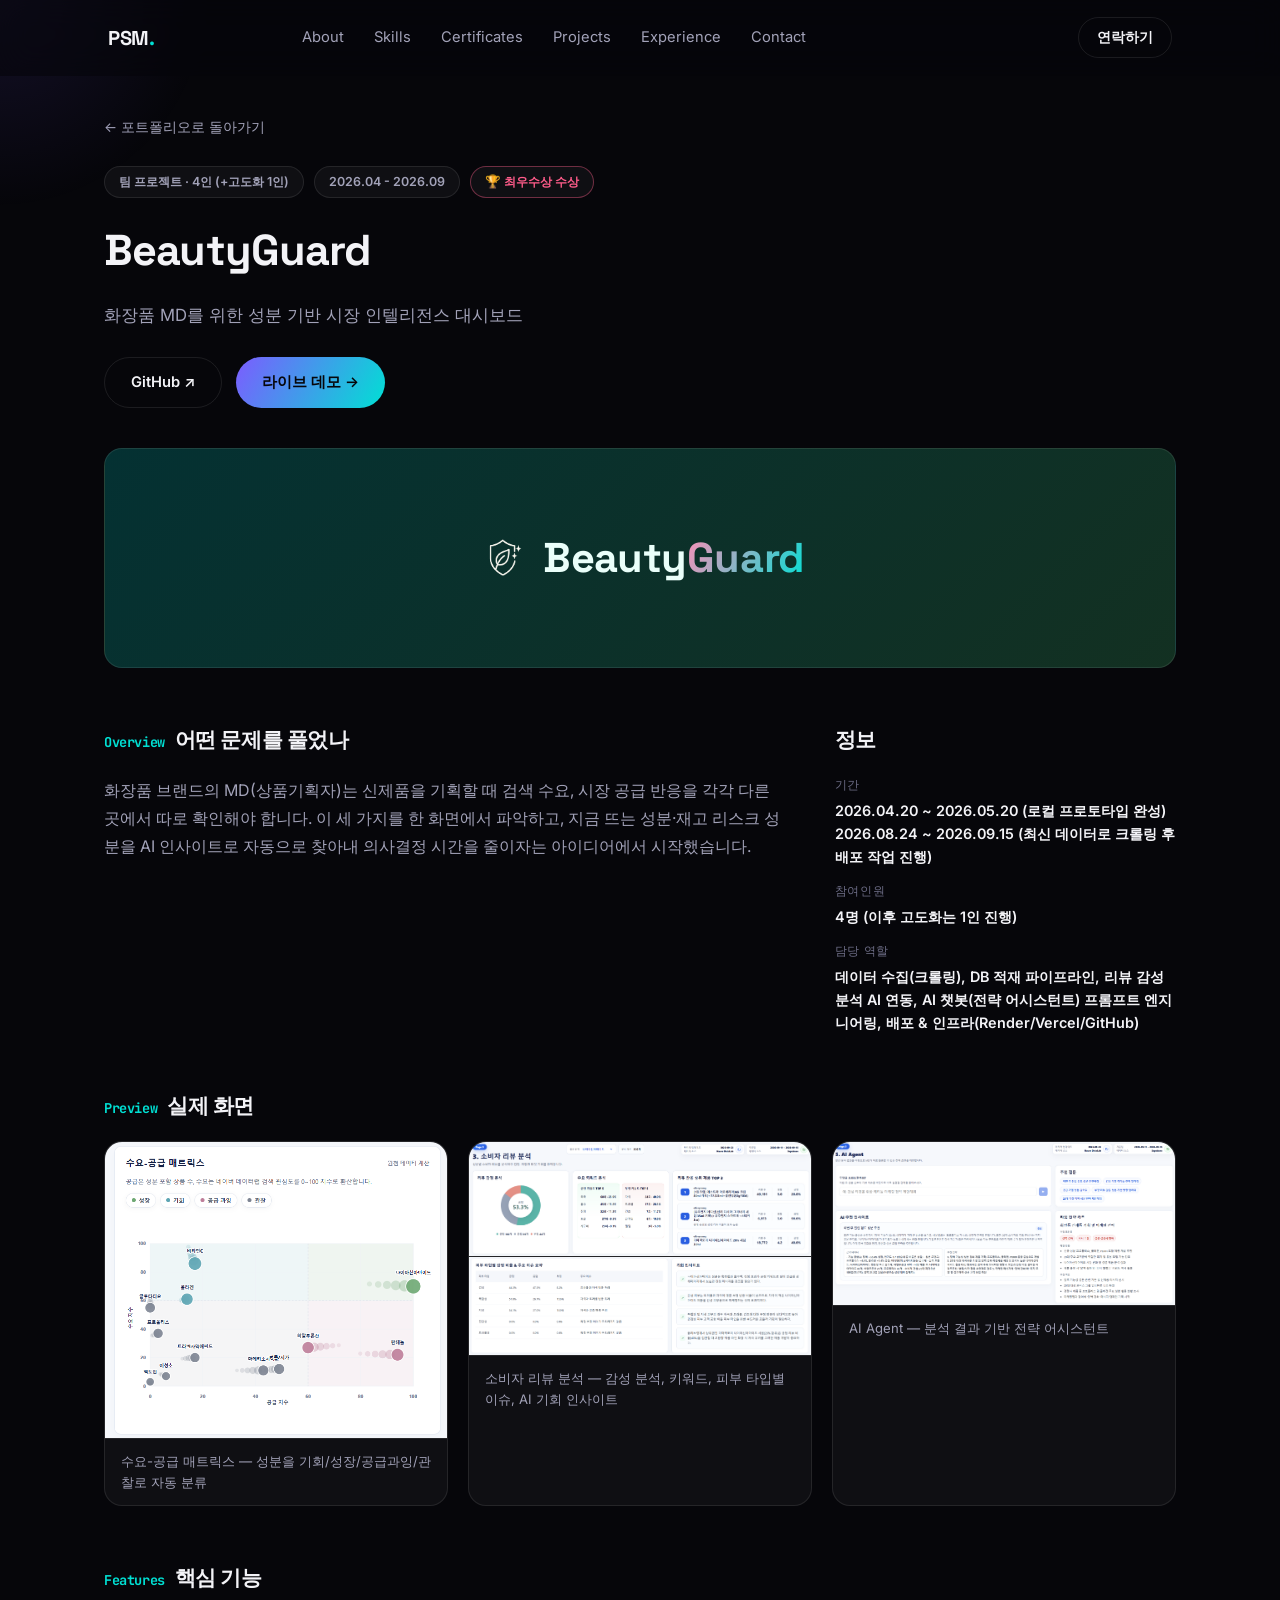
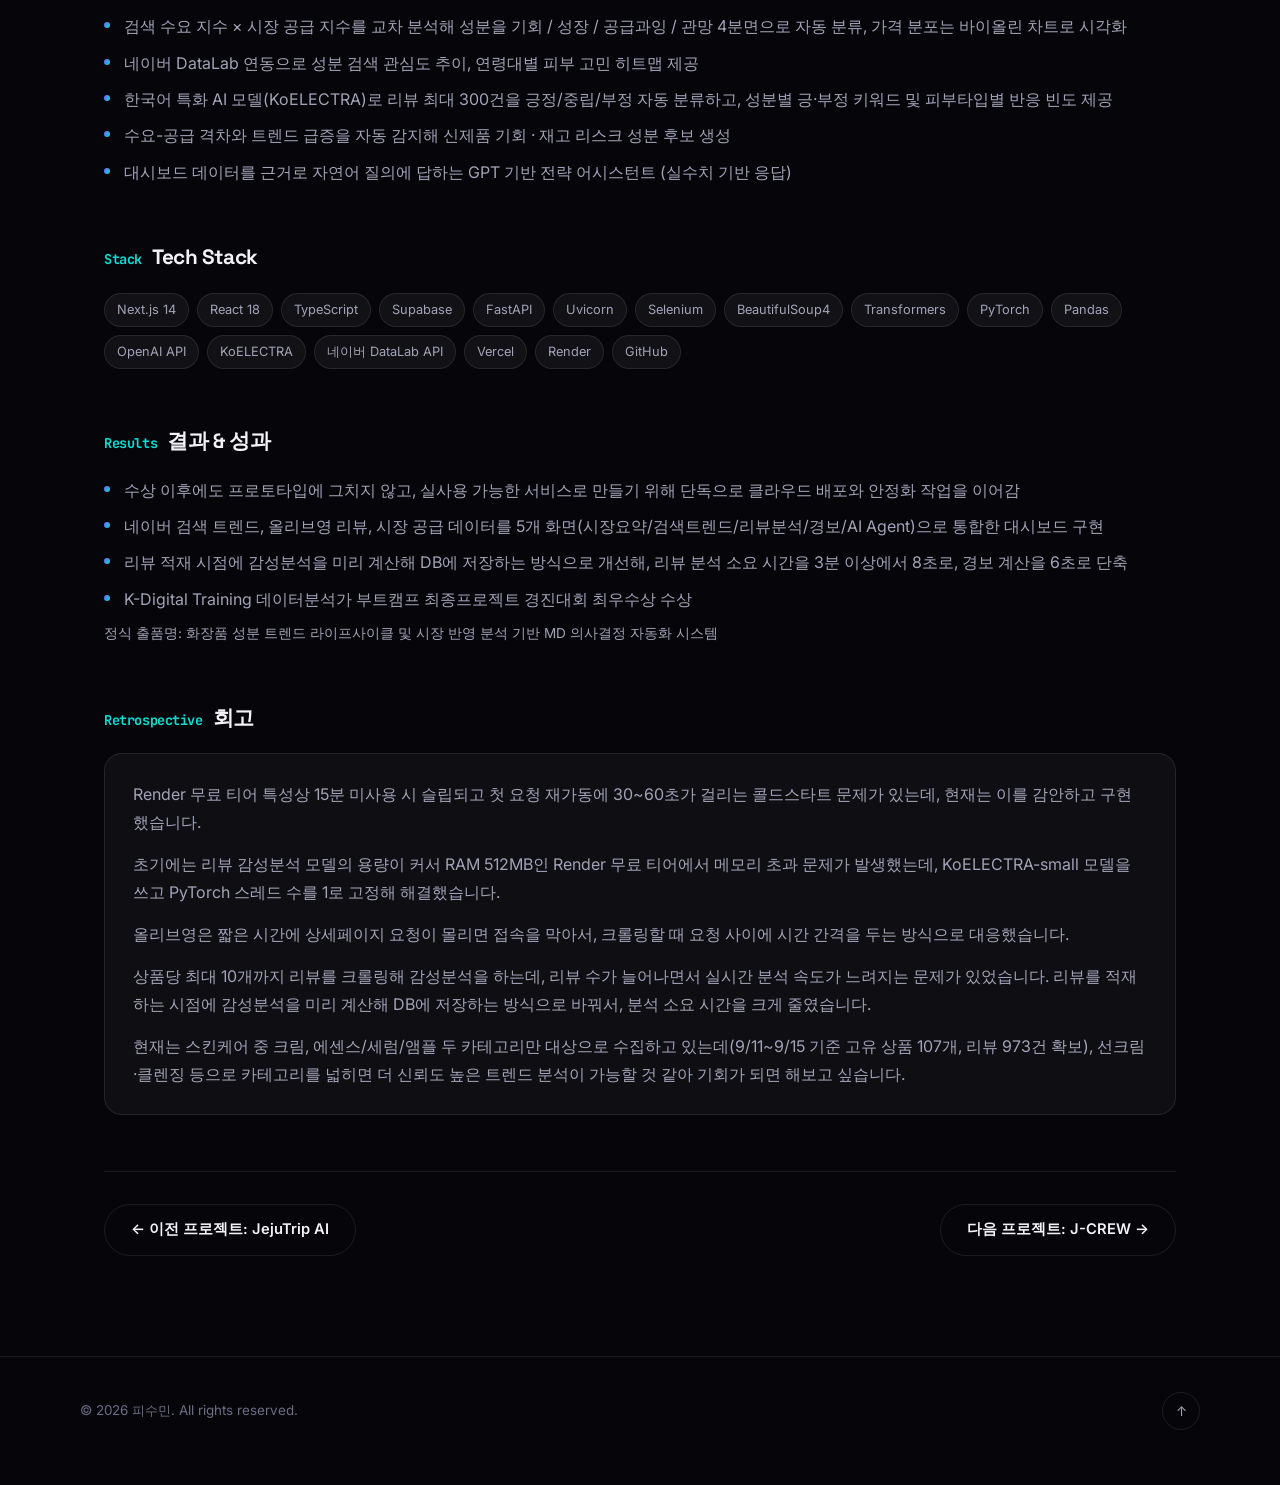
==== commit 80d0733e: "Add BeautyGuard screenshots with click-to-enlarge lightbox Co-Authored-By: Claude Sonnet 5 <noreply@" ====
--- a/projects/beautyguard.html
+++ b/projects/beautyguard.html
@@ -80,6 +80,25 @@
   </div>
 
   <div class="pd-block reveal">
+    <h2><span class="pd-num">Preview</span>실제 화면</h2>
+    <div class="pd-shots">
+      <figure class="pd-shot">
+        <img src="../assets/screenshots/beautyguard/market-matrix.png" alt="수요-공급 매트릭스 화면" loading="lazy">
+        <figcaption>수요-공급 매트릭스 — 성분을 기회/성장/공급과잉/관찰로 자동 분류</figcaption>
+      </figure>
+      <figure class="pd-shot">
+        <img src="../assets/screenshots/beautyguard/review-analysis-1.png" alt="소비자 리뷰 분석 화면 - 감성 분석 및 키워드" loading="lazy">
+        <img src="../assets/screenshots/beautyguard/review-analysis-2.png" alt="소비자 리뷰 분석 화면 - 피부 타입별 이슈 및 AI 인사이트" loading="lazy">
+        <figcaption>소비자 리뷰 분석 — 감성 분석, 키워드, 피부 타입별 이슈, AI 기회 인사이트</figcaption>
+      </figure>
+      <figure class="pd-shot">
+        <img src="../assets/screenshots/beautyguard/ai-agent.png" alt="AI Agent 전략 어시스턴트 화면" loading="lazy">
+        <figcaption>AI Agent — 분석 결과 기반 전략 어시스턴트</figcaption>
+      </figure>
+    </div>
+  </div>
+
+  <div class="pd-block reveal">
     <h2><span class="pd-num">Features</span>핵심 기능</h2>
     <ul class="pd-list">
       <li>검색 수요 지수 × 시장 공급 지수를 교차 분석해 성분을 기회 / 성장 / 공급과잉 / 관망 4분면으로 자동 분류, 가격 분포는 바이올린 차트로 시각화</li>
--- a/css/style.css
+++ b/css/style.css
@@ -1004,6 +1004,71 @@
   background: var(--gradient);
 }
 
+.pd-shots {
+  display: grid;
+  grid-template-columns: repeat(auto-fit, minmax(280px, 1fr));
+  gap: 20px;
+}
+.pd-shot {
+  margin: 0;
+  background: var(--surface);
+  border: 1px solid var(--border);
+  border-radius: var(--radius);
+  overflow: hidden;
+}
+.pd-shot img {
+  display: block;
+  width: 100%;
+  height: auto;
+  border-bottom: 1px solid var(--border);
+}
+.pd-shot figcaption {
+  padding: 12px 16px;
+  font-size: 0.82rem;
+  color: var(--text-dim);
+}
+
+.lightbox-overlay {
+  position: fixed;
+  inset: 0;
+  background: rgba(4,4,8,0.92);
+  display: flex;
+  align-items: center;
+  justify-content: center;
+  padding: 40px 24px;
+  z-index: 2000;
+  opacity: 0;
+  pointer-events: none;
+  transition: opacity 0.25s;
+}
+.lightbox-overlay.active { opacity: 1; pointer-events: auto; }
+.lightbox-stack {
+  max-width: 90vw;
+  max-height: 88vh;
+  overflow-y: auto;
+  display: flex;
+  flex-direction: column;
+  gap: 4px;
+  border-radius: var(--radius-sm);
+  box-shadow: 0 30px 80px -20px rgba(0,0,0,0.7);
+}
+.lightbox-img {
+  max-width: 90vw;
+  display: block;
+}
+.lightbox-close {
+  position: absolute;
+  top: 24px; right: 28px;
+  width: 42px; height: 42px;
+  border-radius: 50%;
+  border: 1px solid var(--border);
+  background: var(--surface);
+  color: var(--text);
+  font-size: 1.1rem;
+  transition: border-color 0.2s, transform 0.2s;
+}
+.lightbox-close:hover { border-color: var(--accent-1); transform: rotate(90deg); }
+
 .pd-meta-list { display: flex; flex-direction: column; gap: 14px; }
 .pd-meta-item { font-size: 0.9rem; }
 .pd-meta-item span {
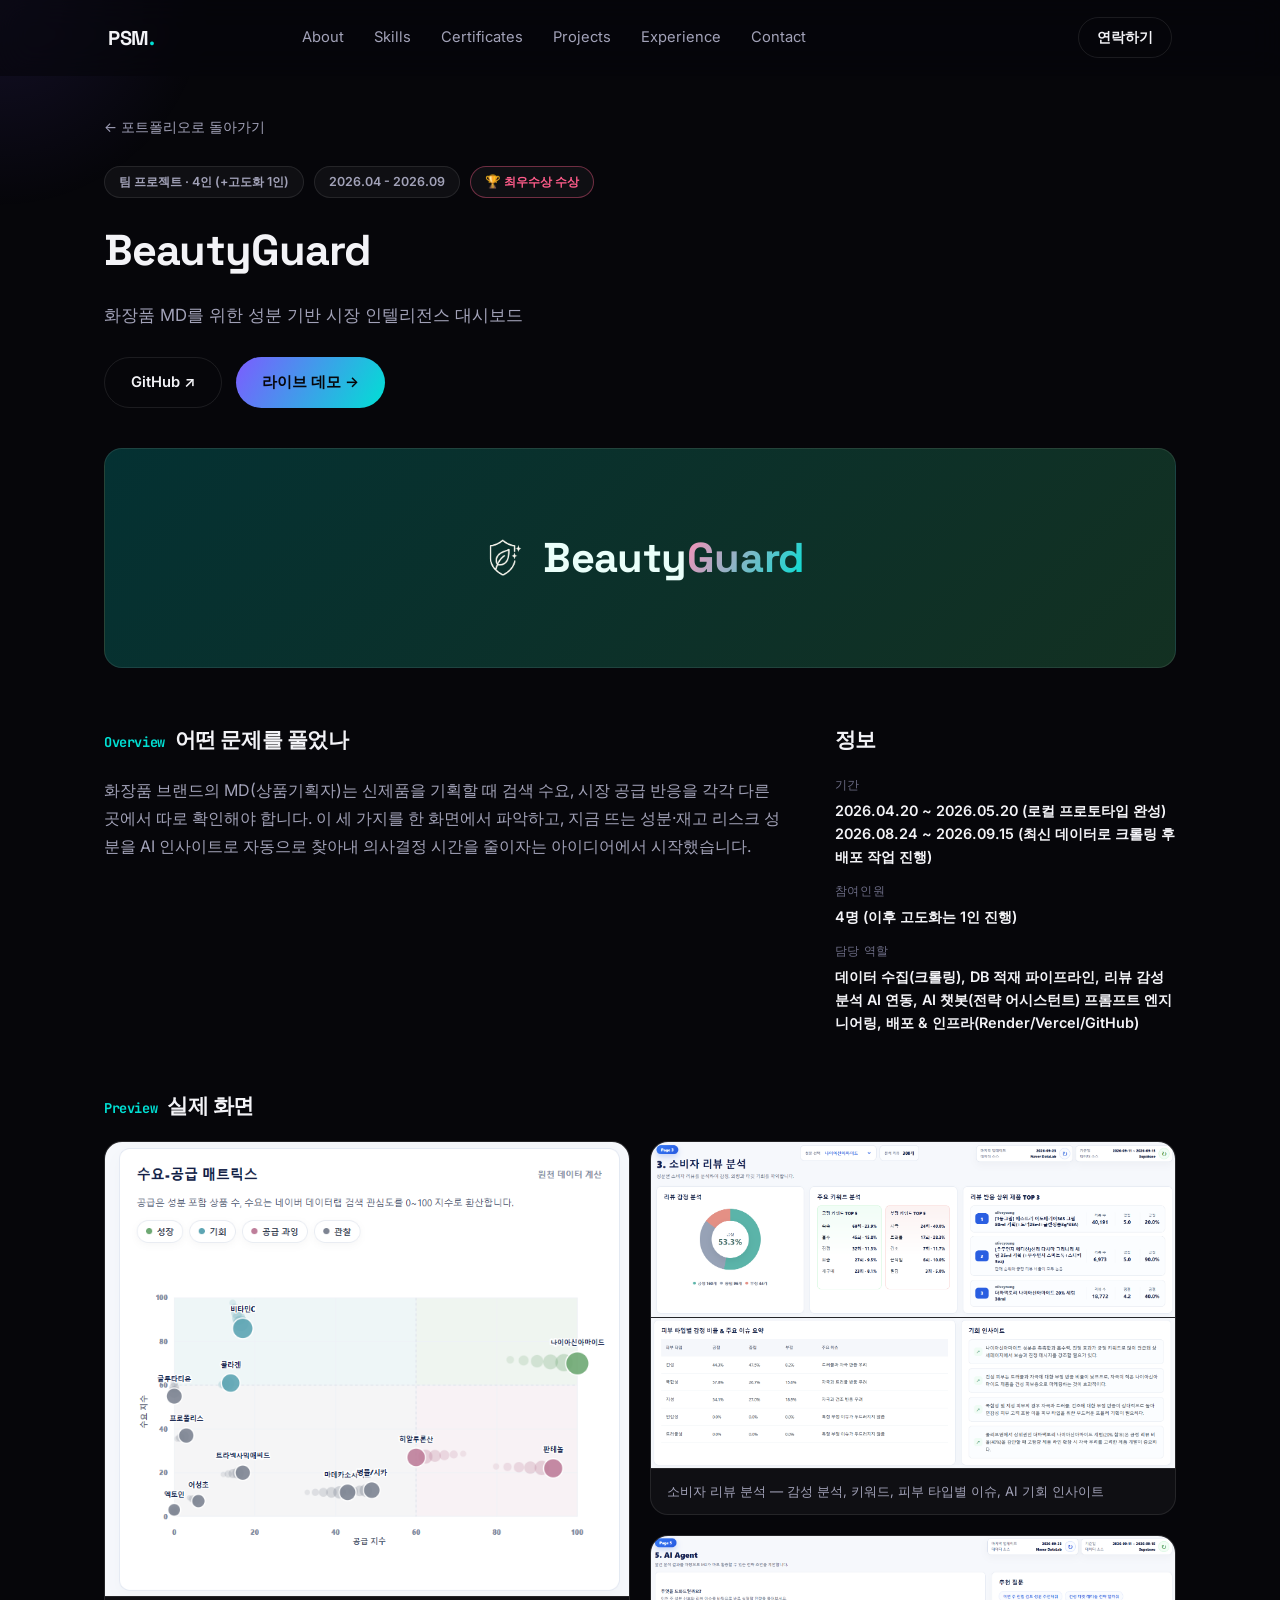
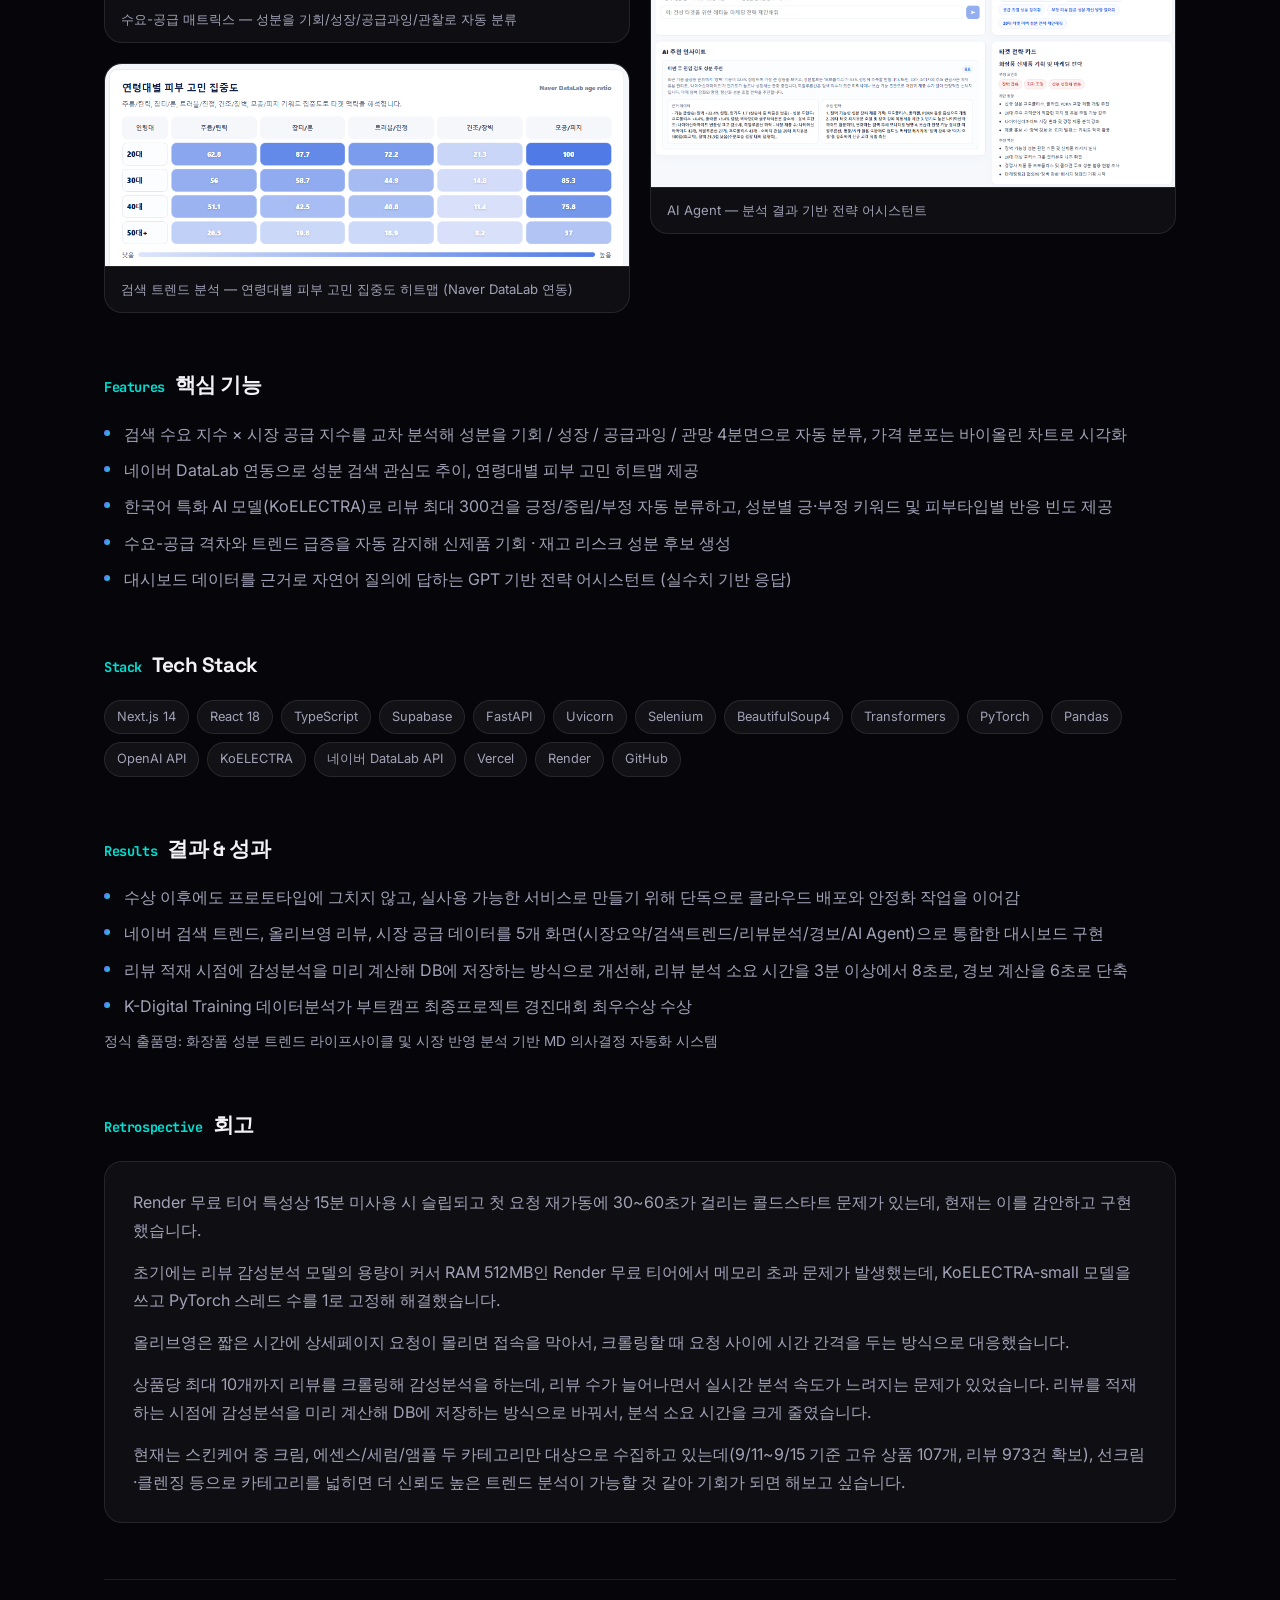
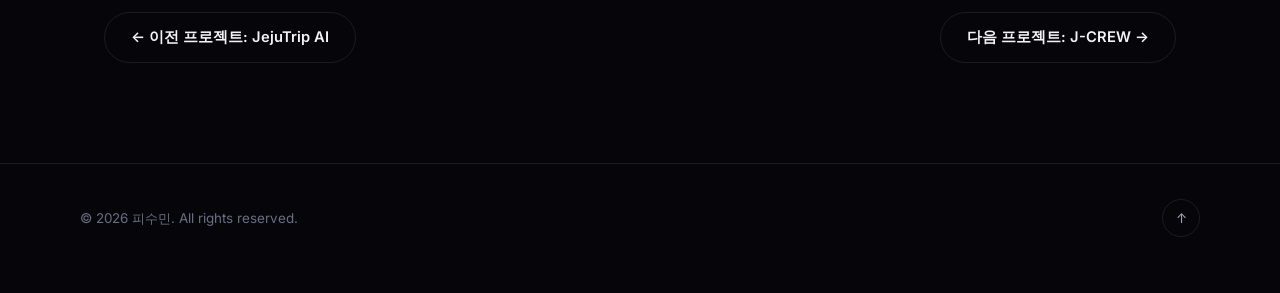
==== commit 09e6e928: "Add age heatmap screenshot, switch preview grid to masonry layout Co-Authored-By: Claude Sonnet 5 <n" ====
--- a/projects/beautyguard.html
+++ b/projects/beautyguard.html
@@ -87,6 +87,10 @@
         <figcaption>수요-공급 매트릭스 — 성분을 기회/성장/공급과잉/관찰로 자동 분류</figcaption>
       </figure>
       <figure class="pd-shot">
+        <img src="../assets/screenshots/beautyguard/age-heatmap.png" alt="연령대별 피부 고민 집중도 히트맵 화면" loading="lazy">
+        <figcaption>검색 트렌드 분석 — 연령대별 피부 고민 집중도 히트맵 (Naver DataLab 연동)</figcaption>
+      </figure>
+      <figure class="pd-shot">
         <img src="../assets/screenshots/beautyguard/review-analysis-1.png" alt="소비자 리뷰 분석 화면 - 감성 분석 및 키워드" loading="lazy">
         <img src="../assets/screenshots/beautyguard/review-analysis-2.png" alt="소비자 리뷰 분석 화면 - 피부 타입별 이슈 및 AI 인사이트" loading="lazy">
         <figcaption>소비자 리뷰 분석 — 감성 분석, 키워드, 피부 타입별 이슈, AI 기회 인사이트</figcaption>
--- a/css/style.css
+++ b/css/style.css
@@ -1005,12 +1005,12 @@
 }
 
 .pd-shots {
-  display: grid;
-  grid-template-columns: repeat(auto-fit, minmax(280px, 1fr));
-  gap: 20px;
+  columns: 2 400px;
+  column-gap: 20px;
 }
 .pd-shot {
-  margin: 0;
+  break-inside: avoid;
+  margin: 0 0 20px;
   background: var(--surface);
   border: 1px solid var(--border);
   border-radius: var(--radius);
